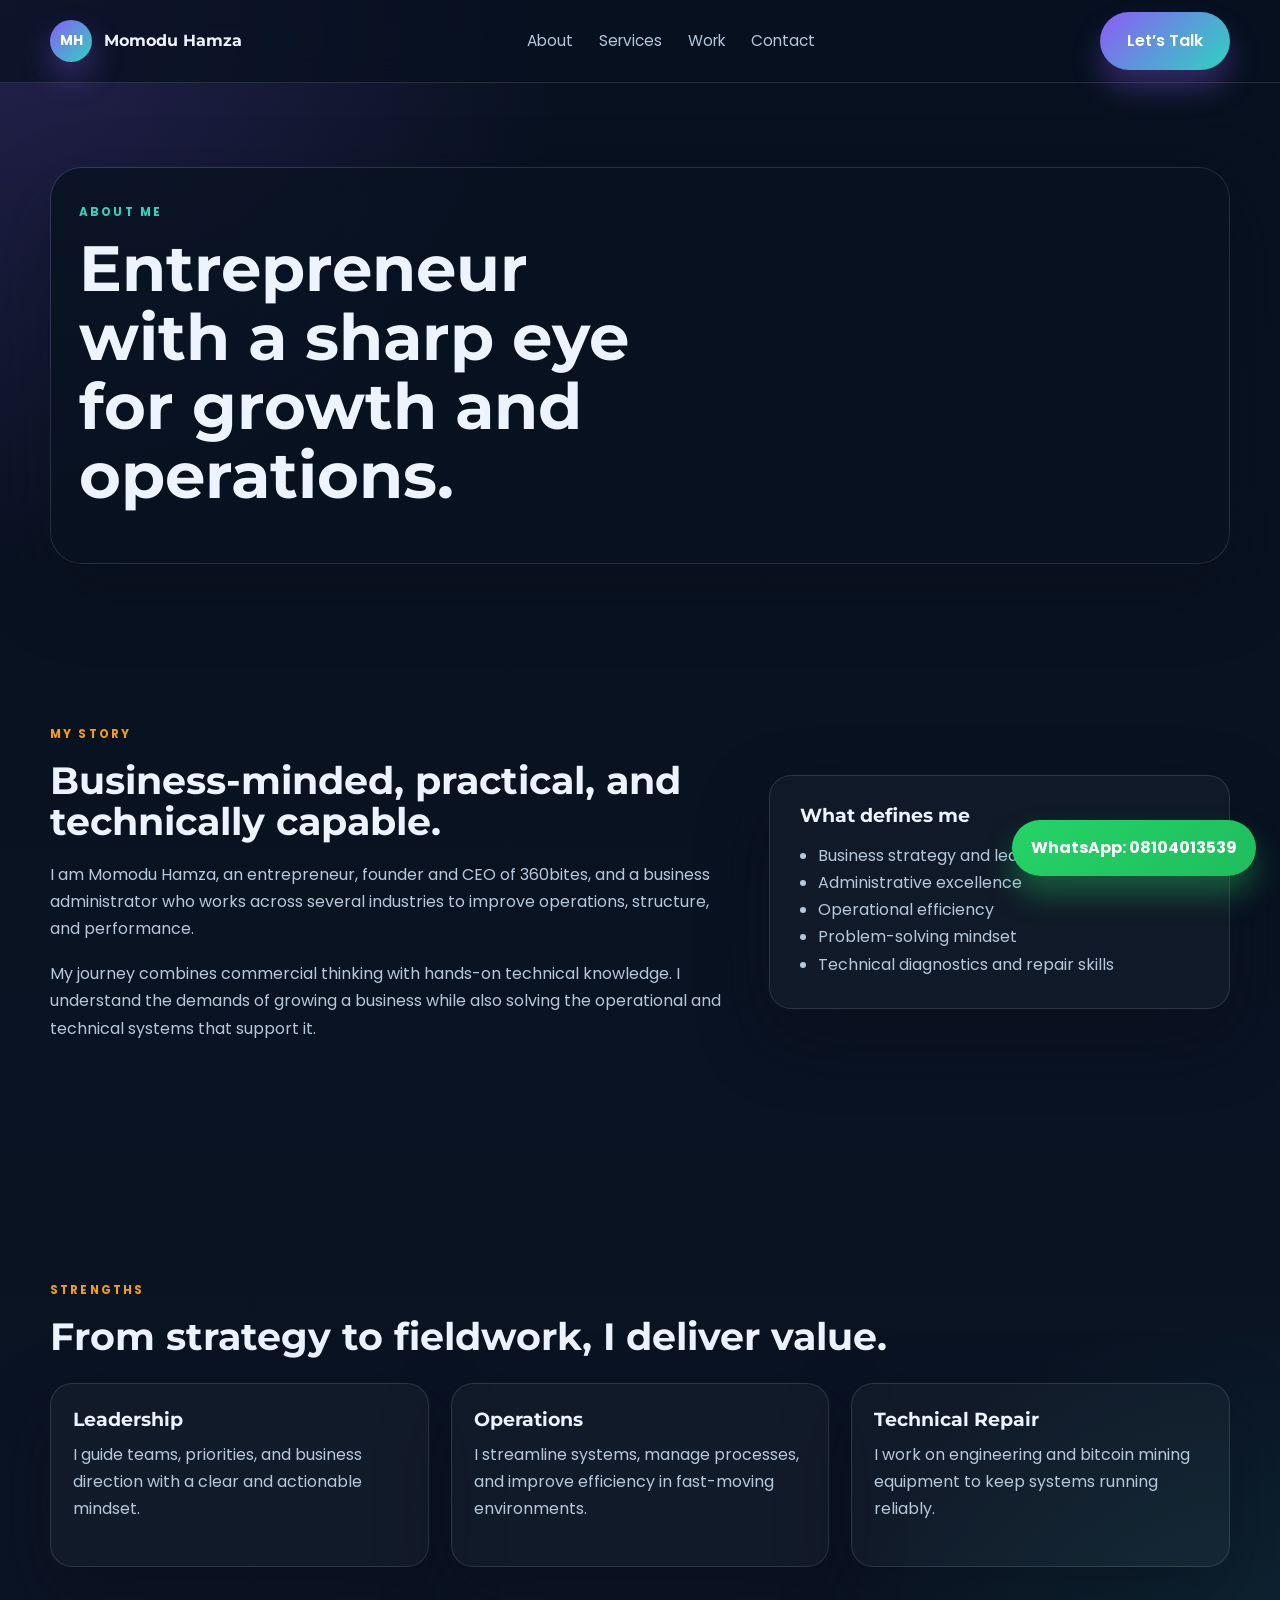
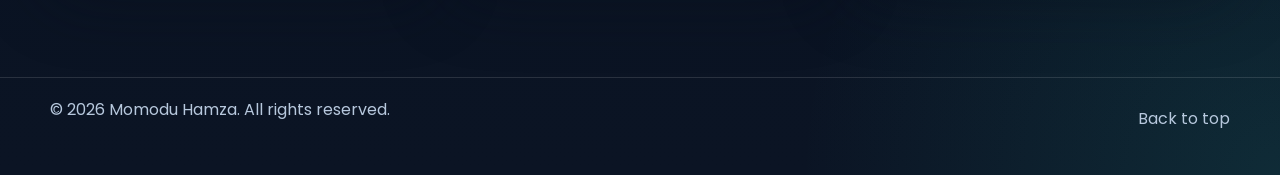
==== about.html @ 8b1a5530 "feat: Add portfolio website for Momodu Hamza with multiple sections including home, services, work, " ====
<!DOCTYPE html>
<html lang="en">
  <head>
    <meta charset="UTF-8" />
    <meta name="viewport" content="width=device-width, initial-scale=1.0" />
    <title>About | Momodu Hamza</title>
    <link rel="preconnect" href="https://fonts.googleapis.com" />
    <link rel="preconnect" href="https://fonts.gstatic.com" crossorigin />
    <link href="https://fonts.googleapis.com/css2?family=Montserrat:wght@400;500;600;700;800;900&family=Poppins:wght@300;400;500;600;700&display=swap" rel="stylesheet" />
    <link rel="stylesheet" href="styles.css" />
  </head>
  <body>
    <header class="site-header">
      <div class="container nav-wrap">
        <a href="index.html" class="brand" aria-label="Momodu Hamza home">
          <span class="brand-mark">MH</span>
          <span class="brand-text">Momodu Hamza</span>
        </a>
        <nav class="main-nav" aria-label="Main navigation">
          <a href="about.html">About</a>
          <a href="services.html">Services</a>
          <a href="work.html">Work</a>
          <a href="contact.html">Contact</a>
        </nav>
        <a href="contact.html" class="btn btn-primary nav-cta">Let’s Talk</a>
        <button class="menu-toggle" aria-label="Open menu"><span></span><span></span><span></span></button>
      </div>
    </header>

    <main>
      <section class="page-hero">
        <div class="container">
          <div class="page-hero-inner" style="background-image: url('https://images.unsplash.com/photo-1522202176988-66273c2fd55f?auto=format&fit=crop&w=1200&q=80');">
            <div class="page-hero-content reveal">
              <p class="eyebrow">About me</p>
              <h1>Entrepreneur with a sharp eye for growth and operations.</h1>
            </div>
          </div>
        </div>
      </section>

      <section class="section-spacing">
        <div class="container about-grid">
          <div class="reveal">
            <p class="eyebrow eyebrow-alt">My story</p>
            <h2>Business-minded, practical, and technically capable.</h2>
            <p>
              I am Momodu Hamza, an entrepreneur, founder and CEO of 360bites, and a business administrator who works across several industries to improve operations, structure, and performance.
            </p>
            <p>
              My journey combines commercial thinking with hands-on technical knowledge. I understand the demands of growing a business while also solving the operational and technical systems that support it.
            </p>
          </div>
          <div class="panel-card reveal">
            <h3>What defines me</h3>
            <ul>
              <li>Business strategy and leadership</li>
              <li>Administrative excellence</li>
              <li>Operational efficiency</li>
              <li>Problem-solving mindset</li>
              <li>Technical diagnostics and repair skills</li>
            </ul>
          </div>
        </div>
      </section>

      <section class="section-spacing">
        <div class="container">
          <div class="section-heading reveal">
            <p class="eyebrow eyebrow-alt">Strengths</p>
            <h2>From strategy to fieldwork, I deliver value.</h2>
          </div>
          <div class="info-grid">
            <div class="detail-card reveal">
              <h3>Leadership</h3>
              <p>I guide teams, priorities, and business direction with a clear and actionable mindset.</p>
            </div>
            <div class="detail-card reveal">
              <h3>Operations</h3>
              <p>I streamline systems, manage processes, and improve efficiency in fast-moving environments.</p>
            </div>
            <div class="detail-card reveal">
              <h3>Technical Repair</h3>
              <p>I work on engineering and bitcoin mining equipment to keep systems running reliably.</p>
            </div>
          </div>
        </div>
      </section>
    </main>

    <footer class="site-footer">
      <div class="container footer-wrap">
        <p>© 2026 Momodu Hamza. All rights reserved.</p>
        <a href="index.html">Back to top</a>
      </div>
    </footer>

    <a href="https://wa.me/2348104013539?text=Hello%20Momodu%20Hamza%2C%20I%20would%20like%20to%20connect%20with%20you." class="whatsapp-float" target="_blank" rel="noopener noreferrer">WhatsApp: 08104013539</a>
    <script src="script.js"></script>
  </body>
</html>
---- styles.css ----
:root {
  --bg: #07111f;
  --bg-soft: #0e1f31;
  --bg-panel: rgba(11, 20, 36, 0.78);
  --panel: rgba(18, 30, 51, 0.82);
  --primary: #8b5cf6;
  --primary-2: #2dd4bf;
  --accent: #f59e0b;
  --accent-soft: #fbbf24;
  --text: #eef4ff;
  --muted: #b7c8dd;
  --line: rgba(255, 255, 255, 0.12);
  --shadow: 0 28px 70px rgba(8, 15, 26, 0.45);
  --radius: 22px;
  --container: 1180px;
}

* {
  box-sizing: border-box;
}

html {
  scroll-behavior: smooth;
}

body {
  margin: 0;
  font-family: "Poppins", sans-serif;
  background:
    radial-gradient(circle at top left, rgba(139, 92, 246, 0.22), transparent 26%),
    radial-gradient(circle at bottom right, rgba(45, 212, 191, 0.12), transparent 22%),
    linear-gradient(180deg, var(--bg), #0b1424 100%);
  color: var(--text);
  line-height: 1.7;
}

img {
  max-width: 100%;
  display: block;
}

a {
  color: inherit;
  text-decoration: none;
}

button,
input,
textarea {
  font: inherit;
}

.container {
  width: min(var(--container), calc(100% - 32px));
  margin: 0 auto;
}

.section-spacing {
  padding: 110px 0;
}

.eyebrow {
  margin: 0 0 16px;
  text-transform: uppercase;
  letter-spacing: 0.18em;
  font-size: 0.74rem;
  font-weight: 700;
  color: var(--primary-2);
}

.eyebrow-alt {
  color: var(--accent);
}

h1, h2, h3 {
  margin: 0 0 18px;
  font-family: "Montserrat", sans-serif;
  line-height: 1.08;
}

h1 {
  font-size: clamp(2.8rem, 5vw, 5rem);
}

h2 {
  font-size: clamp(2.1rem, 3vw, 3rem);
}

p {
  margin: 0 0 18px;
  color: var(--muted);
}

.site-header {
  position: sticky;
  top: 0;
  z-index: 40;
  backdrop-filter: blur(14px);
  background: rgba(7, 17, 31, 0.74);
  border-bottom: 1px solid var(--line);
}

.nav-wrap {
  display: flex;
  align-items: center;
  justify-content: space-between;
  min-height: 82px;
  gap: 20px;
}

.brand {
  display: inline-flex;
  align-items: center;
  gap: 12px;
  font-weight: 700;
}

.brand-mark {
  width: 42px;
  height: 42px;
  border-radius: 50%;
  display: grid;
  place-items: center;
  background: linear-gradient(135deg, var(--primary), var(--primary-2));
  color: white;
  font-size: 0.85rem;
  box-shadow: 0 15px 30px rgba(139, 92, 246, 0.35);
}

.brand-text {
  font-family: "Montserrat", sans-serif;
  font-size: 1rem;
}

.main-nav {
  display: flex;
  align-items: center;
  gap: 26px;
}

.main-nav a {
  color: var(--muted);
  font-size: 0.96rem;
  transition: color 0.2s ease;
}

.main-nav a:hover {
  color: var(--text);
}

.btn {
  display: inline-flex;
  align-items: center;
  justify-content: center;
  border-radius: 999px;
  padding: 0.95rem 1.7rem;
  font-weight: 600;
  border: none;
  cursor: pointer;
  transition: transform 0.25s ease, box-shadow 0.25s ease;
}

.btn:hover {
  transform: translateY(-2px);
}

.btn-primary {
  background: linear-gradient(135deg, var(--primary), var(--primary-2));
  color: white;
  box-shadow: 0 18px 30px rgba(139, 92, 246, 0.32);
}

.btn-secondary {
  border: 1px solid var(--line);
  background: rgba(255, 255, 255, 0.03);
  color: var(--text);
}

.hero {
  padding: 45px 0 72px;
}

.hero-grid {
  display: grid;
  grid-template-columns: 1.05fr 0.95fr;
  align-items: center;
  gap: 48px;
}

.hero-copy {
  position: relative;
  z-index: 1;
}

.lead {
  max-width: 620px;
  font-size: 1.08rem;
}

.hero-actions {
  display: flex;
  flex-wrap: wrap;
  gap: 18px;
  margin: 30px 0 28px;
}

.mini-stats {
  list-style: none;
  padding: 0;
  margin: 0;
  display: grid;
  grid-template-columns: repeat(3, minmax(120px, 1fr));
  gap: 18px;
  max-width: 580px;
}

.mini-stats li {
  background: rgba(255, 255, 255, 0.03);
  border: 1px solid var(--line);
  border-radius: 18px;
  padding: 18px 16px;
  display: flex;
  flex-direction: column;
  gap: 6px;
}

.mini-stats strong {
  font-size: 1.6rem;
  font-family: "Montserrat", sans-serif;
  color: var(--text);
}

.mini-stats span {
  font-size: 0.8rem;
  color: var(--muted);
}

.hero-visual {
  display: flex;
  justify-content: center;
}

.hero-slider {
  position: relative;
  width: min(100%, 500px);
  height: 560px;
  border-radius: 32px;
  overflow: hidden;
  border: 1px solid var(--line);
  box-shadow: var(--shadow);
  background: var(--bg-soft);
}

.hero-slide {
  position: absolute;
  inset: 0;
  background-size: cover;
  background-position: center;
  opacity: 0;
  transform: scale(1.08);
  transition: opacity 0.8s ease, transform 0.8s ease;
}

.hero-slide.active {
  opacity: 1;
  transform: scale(1);
}

.hero-overlay {
  position: absolute;
  inset: 0;
  background: linear-gradient(180deg, rgba(7,17,31,0.12), rgba(7,17,31,0.84));
}

.hero-slider-content {
  position: absolute;
  left: 28px;
  right: 28px;
  bottom: 28px;
  z-index: 2;
}

.slider-badge {
  display: inline-block;
  background: rgba(255, 255, 255, 0.12);
  border: 1px solid rgba(255,255,255,0.26);
  border-radius: 999px;
  padding: 8px 12px;
  margin-bottom: 12px;
  font-size: 0.72rem;
  font-weight: 600;
  letter-spacing: 0.08em;
  text-transform: uppercase;
}

.hero-slider-content h3 {
  margin-bottom: 6px;
  font-size: clamp(2rem, 3vw, 2.8rem);
}

.hero-slider-content p {
  margin: 0;
  color: #edf6ff;
  max-width: 320px;
}

.page-hero {
  padding-top: 84px;
  padding-bottom: 50px;
}

.page-hero-inner {
  min-height: 320px;
  border-radius: 32px;
  position: relative;
  overflow: hidden;
  display: flex;
  align-items: flex-end;
  background-size: cover;
  background-position: center;
  border: 1px solid var(--line);
  box-shadow: var(--shadow);
}

.page-hero-inner::before {
  content: "";
  position: absolute;
  inset: 0;
  background: linear-gradient(90deg, rgba(7, 17, 31, 0.82), rgba(7, 17, 31, 0.45));
}

.page-hero-content {
  position: relative;
  z-index: 1;
  padding: 34px 28px;
  max-width: 640px;
}

.page-hero-content p {
  margin-bottom: 12px;
}

.section-heading {
  margin-bottom: 26px;
}

.about-grid,
.work-grid,
.contact-grid {
  display: grid;
  grid-template-columns: 1.2fr 0.8fr;
  gap: 28px;
  align-items: center;
}

.panel-card,
.service-card,
.work-feature,
.contact-card,
.metric-box,
.detail-card,
.timeline-card,
.case-study {
  background: rgba(255, 255, 255, 0.03);
  border: 1px solid var(--line);
  border-radius: var(--radius);
  box-shadow: var(--shadow);
}

.panel-card {
  padding: 30px;
}

.panel-card h3 {
  margin-bottom: 16px;
}

.panel-card ul {
  margin: 0;
  padding-left: 18px;
  color: var(--muted);
}

.card-grid {
  display: grid;
  grid-template-columns: repeat(4, minmax(0, 1fr));
  gap: 22px;
  margin-top: 28px;
}

.service-card {
  padding: 30px 24px;
  transition: transform 0.25s ease, border-color 0.25s ease;
}

.service-card:hover {
  transform: translateY(-6px);
  border-color: rgba(45, 212, 191, 0.45);
}

.icon {
  width: 58px;
  height: 58px;
  border-radius: 16px;
  display: grid;
  place-items: center;
  font-weight: 700;
  background: linear-gradient(135deg, rgba(139, 92, 246, 0.25), rgba(45, 212, 191, 0.18));
  color: var(--text);
  margin-bottom: 18px;
}

.service-card h3 {
  font-size: 1.2rem;
}

.work-feature {
  padding: 34px;
}

.feature-header {
  display: flex;
  gap: 10px;
  flex-wrap: wrap;
  margin-bottom: 20px;
}

.tag {
  display: inline-block;
  background: rgba(139, 92, 246, 0.16);
  color: var(--primary-2);
  border: 1px solid rgba(139, 92, 246, 0.22);
  padding: 8px 12px;
  border-radius: 999px;
  font-size: 0.72rem;
  font-weight: 600;
}

.tag-alt {
  background: rgba(245, 158, 11, 0.12);
  color: var(--accent);
  border-color: rgba(245, 158, 11, 0.2);
}

.metrics {
  display: grid;
  gap: 18px;
}

.metric-box {
  padding: 26px 24px;
  display: flex;
  flex-direction: column;
  justify-content: center;
  min-height: 140px;
}

.metric-box strong {
  font-size: clamp(1.4rem, 3vw, 2.2rem);
  margin-bottom: 8px;
  font-family: "Montserrat", sans-serif;
}

.metric-box span {
  color: var(--muted);
}

.cta-strip {
  padding: 0 0 36px;
}

.cta-inner {
  display: flex;
  justify-content: space-between;
  align-items: center;
  gap: 20px;
  padding: 28px 30px;
  background: linear-gradient(135deg, rgba(139, 92, 246, 0.18), rgba(45, 212, 191, 0.14));
  border: 1px solid var(--line);
  border-radius: 26px;
  box-shadow: var(--shadow);
}

.contact-card {
  padding: 30px;
}

.contact-item + .contact-item {
  margin-top: 22px;
  padding-top: 22px;
  border-top: 1px solid var(--line);
}

.contact-item span {
  display: block;
  color: var(--accent);
  margin-bottom: 8px;
  text-transform: uppercase;
  letter-spacing: 0.1em;
  font-size: 0.7rem;
  font-weight: 700;
}

.contact-item a,
.contact-item p {
  margin: 0;
  color: var(--text);
}

.contact-trigger {
  margin-top: 18px;
}

.form-wrap {
  background: rgba(255, 255, 255, 0.03);
  border: 1px solid var(--line);
  border-radius: var(--radius);
  padding: 30px;
  box-shadow: var(--shadow);
}

.form-group {
  display: flex;
  flex-direction: column;
  gap: 10px;
  margin-bottom: 18px;
}

.form-group label {
  color: var(--text);
  font-weight: 600;
}

.form-group input,
.form-group textarea {
  background: rgba(255,255,255,0.02);
  border: 1px solid var(--line);
  border-radius: 14px;
  color: var(--text);
  padding: 14px 16px;
}

.form-group textarea {
  min-height: 140px;
  resize: vertical;
}

.info-grid,
.portfolio-grid,
.timeline {
  display: grid;
  grid-template-columns: repeat(3, minmax(0, 1fr));
  gap: 22px;
  margin-top: 24px;
}

.detail-card,
.case-study,
.timeline-card {
  padding: 26px 22px;
}

.case-study img {
  width: 100%;
  height: 210px;
  object-fit: cover;
  border-radius: 16px;
  margin-bottom: 18px;
}

.case-study h3,
.detail-card h3,
.timeline-card h3 {
  margin-bottom: 10px;
}

.site-footer {
  border-top: 1px solid var(--line);
  padding: 18px 0 34px;
}

.footer-wrap {
  display: flex;
  justify-content: space-between;
  align-items: center;
  gap: 18px;
  color: var(--muted);
}

.reveal {
  opacity: 0;
  transform: translateY(34px);
  transition: opacity 0.7s ease, transform 0.7s ease;
}

.reveal.visible {
  opacity: 1;
  transform: translateY(0);
}

.whatsapp-float {
  position: fixed;
  right: 24px;
  bottom: 24px;
  z-index: 50;
  display: inline-flex;
  align-items: center;
  justify-content: center;
  padding: 0.9rem 1.2rem;
  border-radius: 999px;
  background: linear-gradient(135deg, #25d366, #1ebe5d);
  color: white;
  font-weight: 700;
  box-shadow: 0 18px 30px rgba(37, 211, 102, 0.35);
  animation: floatPulse 2.2s ease-in-out infinite;
}

@keyframes floatPulse {
  0%, 100% { transform: translateY(0); }
  50% { transform: translateY(-6px); }
}

.contact-modal {
  position: fixed;
  inset: 0;
  background: rgba(3, 7, 14, 0.68);
  display: flex;
  align-items: center;
  justify-content: center;
  opacity: 0;
  pointer-events: none;
  transition: opacity 0.25s ease;
  z-index: 99;
  padding: 24px;
}

.contact-modal.active {
  opacity: 1;
  pointer-events: auto;
}

.modal-box {
  width: min(480px, calc(100% - 24px));
  background: linear-gradient(180deg, rgba(12, 22, 38, 0.96), rgba(15, 26, 41, 0.98));
  border: 1px solid var(--line);
  border-radius: 26px;
  box-shadow: var(--shadow);
  padding: 28px 24px 22px;
}

.modal-box h3 {
  margin-bottom: 8px;
}

.modal-box p {
  margin-bottom: 18px;
}

.modal-actions {
  display: flex;
  justify-content: flex-end;
  gap: 12px;
}

.menu-toggle {
  display: none;
  flex-direction: column;
  gap: 5px;
  width: 46px;
  height: 46px;
  border-radius: 12px;
  border: 1px solid var(--line);
  background: rgba(255, 255, 255, 0.02);
  align-items: center;
  justify-content: center;
  cursor: pointer;
}

.menu-toggle span {
  display: block;
  width: 18px;
  height: 2px;
  background: var(--text);
  border-radius: 10px;
}

@media (max-width: 980px) {
  .hero-grid,
  .about-grid,
  .work-grid,
  .contact-grid,
  .card-grid,
  .info-grid,
  .portfolio-grid,
  .timeline {
    grid-template-columns: 1fr 1fr;
  }

  .card-grid,
  .info-grid,
  .portfolio-grid,
  .timeline {
    grid-template-columns: repeat(2, minmax(0, 1fr));
  }

  .main-nav {
    display: none;
  }

  .menu-toggle {
    display: inline-flex;
  }

  .nav-wrap {
    gap: 12px;
  }
}

@media (max-width: 720px) {
  .hero,
  .section-spacing,
  .page-hero {
    padding-top: 80px;
  }

  .hero-grid,
  .about-grid,
  .work-grid,
  .contact-grid,
  .card-grid,
  .info-grid,
  .portfolio-grid,
  .timeline,
  .mini-stats {
    grid-template-columns: 1fr;
  }

  .nav-cta {
    display: none;
  }

  .cta-inner,
  .footer-wrap {
    flex-direction: column;
    align-items: flex-start;
  }

  .hero-slider {
    height: 420px;
  }

  .whatsapp-float {
    right: 16px;
    bottom: 16px;
    font-size: 0.82rem;
  }
}
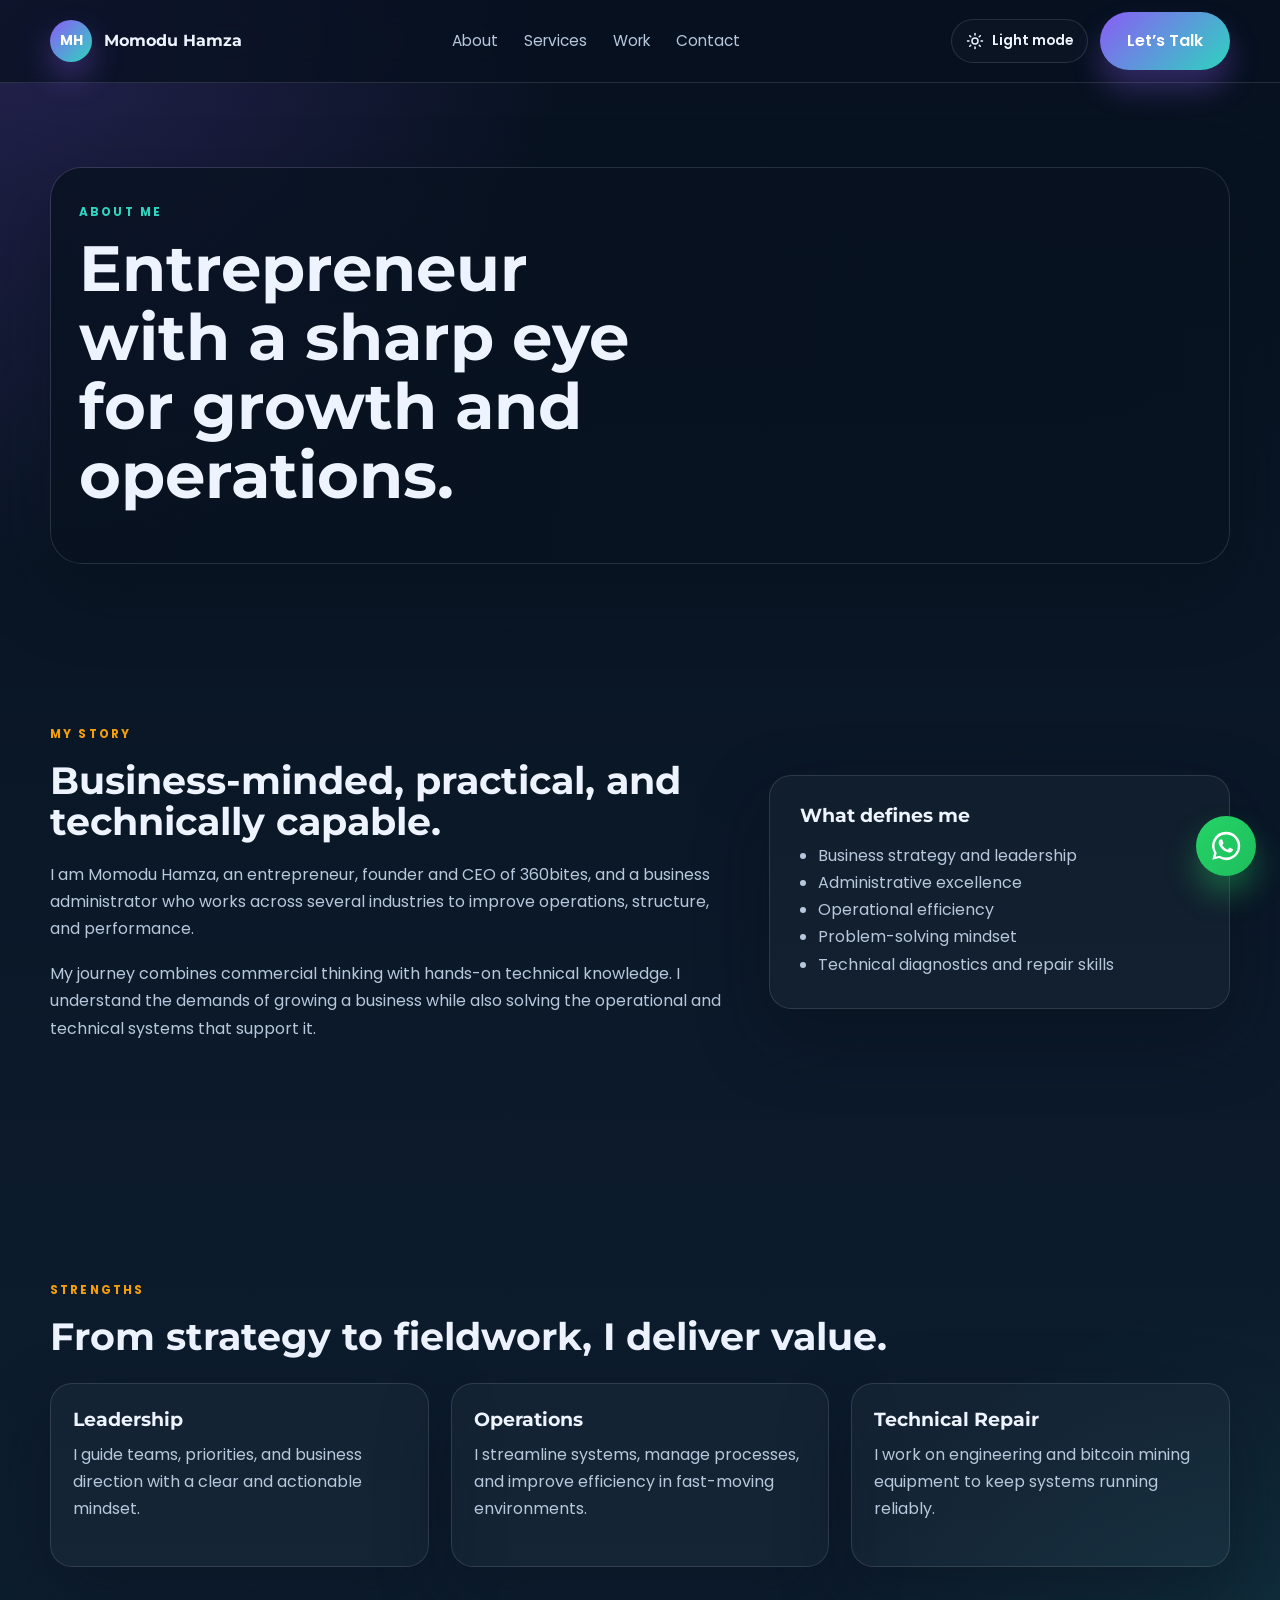
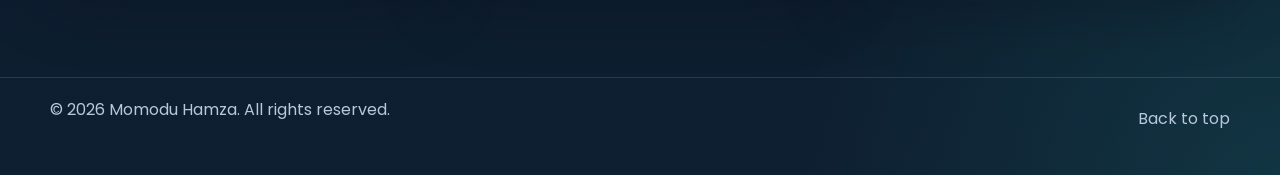
==== commit 8c6a062c: "feat: Implement theme toggle functionality and update UI elements across multiple pages" ====
--- a/about.html
+++ b/about.html
@@ -7,6 +7,7 @@
     <link rel="preconnect" href="https://fonts.googleapis.com" />
     <link rel="preconnect" href="https://fonts.gstatic.com" crossorigin />
     <link href="https://fonts.googleapis.com/css2?family=Montserrat:wght@400;500;600;700;800;900&family=Poppins:wght@300;400;500;600;700&display=swap" rel="stylesheet" />
+    <script>document.documentElement.dataset.theme = localStorage.getItem("site-theme") === "light" ? "light" : "dark";</script>
     <link rel="stylesheet" href="styles.css" />
   </head>
   <body>
@@ -22,8 +23,19 @@
           <a href="work.html">Work</a>
           <a href="contact.html">Contact</a>
         </nav>
-        <a href="contact.html" class="btn btn-primary nav-cta">Let’s Talk</a>
-        <button class="menu-toggle" aria-label="Open menu"><span></span><span></span><span></span></button>
+        <div class="nav-actions">
+          <button class="theme-toggle" type="button" aria-label="Switch to light mode">
+            <svg class="sun-icon" viewBox="0 0 24 24" fill="none" stroke="currentColor" stroke-width="2" stroke-linecap="round" aria-hidden="true">
+              <circle cx="12" cy="12" r="4"></circle><path d="M12 2v2m0 16v2M4.93 4.93l1.42 1.42m11.3 11.3 1.42 1.42M2 12h2m16 0h2M4.93 19.07l1.42-1.42m11.3-11.3 1.42-1.42"></path>
+            </svg>
+            <svg class="moon-icon" viewBox="0 0 24 24" fill="none" stroke="currentColor" stroke-width="2" stroke-linecap="round" stroke-linejoin="round" aria-hidden="true">
+              <path d="M20.9 13A9 9 0 0 1 11 3.1 9 9 0 1 0 20.9 13Z"></path>
+            </svg>
+            <span class="theme-label">Light mode</span>
+          </button>
+          <a href="contact.html" class="btn btn-primary nav-cta">Let’s Talk</a>
+          <button class="menu-toggle" aria-label="Open menu" aria-expanded="false"><span></span><span></span><span></span></button>
+        </div>
       </div>
     </header>
 
@@ -95,7 +107,11 @@
       </div>
     </footer>
 
-    <a href="https://wa.me/2348104013539?text=Hello%20Momodu%20Hamza%2C%20I%20would%20like%20to%20connect%20with%20you." class="whatsapp-float" target="_blank" rel="noopener noreferrer">WhatsApp: 08104013539</a>
+    <a href="https://wa.me/2348104013539?text=Hello%20Momodu%20Hamza%2C%20I%20would%20like%20to%20connect%20with%20you." class="whatsapp-float" aria-label="Chat on WhatsApp" target="_blank" rel="noopener noreferrer">
+      <svg viewBox="0 0 24 24" aria-hidden="true" focusable="false">
+        <path fill="currentColor" d="M12.04 2a9.87 9.87 0 0 0-8.43 15l-1.3 4.75 4.86-1.27A9.94 9.94 0 0 0 12.04 22 10 10 0 1 0 12.04 2Zm0 18.2a8.2 8.2 0 0 1-4.18-1.14l-.3-.18-2.88.75.77-2.8-.2-.31A8.2 8.2 0 1 1 12.04 20.2Zm4.5-6.14c-.25-.12-1.49-.74-1.72-.82-.23-.08-.4-.12-.57.12-.17.25-.65.82-.8.99-.15.16-.3.18-.55.06-.25-.12-1.06-.39-2.02-1.24-.75-.67-1.25-1.49-1.4-1.74-.15-.25-.02-.38.1-.5.1-.1.25-.29.37-.43.12-.15.16-.25.25-.41.08-.17.04-.31-.02-.43-.06-.12-.57-1.37-.78-1.87-.2-.49-.41-.42-.57-.43h-.49c-.17 0-.43.06-.65.31-.23.25-.86.84-.86 2.05s.88 2.38 1 2.55c.12.16 1.73 2.64 4.2 3.7.59.25 1.05.4 1.41.51.59.19 1.13.16 1.55.1.47-.07 1.49-.61 1.7-1.2.2-.59.2-1.1.14-1.21-.06-.1-.22-.16-.47-.28Z"/>
+      </svg>
+    </a>
     <script src="script.js"></script>
   </body>
 </html>
--- a/styles.css
+++ b/styles.css
@@ -3,6 +3,10 @@
   --bg-soft: #0e1f31;
   --bg-panel: rgba(11, 20, 36, 0.78);
   --panel: rgba(18, 30, 51, 0.82);
+  --surface: rgba(255, 255, 255, 0.03);
+  --surface-subtle: rgba(255, 255, 255, 0.02);
+  --header-bg: rgba(7, 17, 31, 0.74);
+  --mobile-nav-bg: rgba(17, 28, 49, 0.96);
   --primary: #8b5cf6;
   --primary-2: #2dd4bf;
   --accent: #f59e0b;
@@ -15,6 +19,25 @@
   --container: 1180px;
 }
 
+:root[data-theme="light"] {
+  --bg: #f5f7fb;
+  --bg-soft: #eaf0f7;
+  --bg-panel: rgba(255, 255, 255, 0.92);
+  --panel: rgba(255, 255, 255, 0.96);
+  --surface: rgba(255, 255, 255, 0.78);
+  --surface-subtle: rgba(23, 32, 51, 0.04);
+  --header-bg: rgba(255, 255, 255, 0.88);
+  --mobile-nav-bg: rgba(255, 255, 255, 0.98);
+  --text: #172033;
+  --muted: #526176;
+  --primary: #6d28d9;
+  --primary-2: #0f766e;
+  --accent: #b45309;
+  --accent-soft: #92400e;
+  --line: rgba(23, 32, 51, 0.14);
+  --shadow: 0 28px 70px rgba(29, 47, 74, 0.12);
+}
+
 * {
   box-sizing: border-box;
 }
@@ -29,7 +52,7 @@
   background:
     radial-gradient(circle at top left, rgba(139, 92, 246, 0.22), transparent 26%),
     radial-gradient(circle at bottom right, rgba(45, 212, 191, 0.12), transparent 22%),
-    linear-gradient(180deg, var(--bg), #0b1424 100%);
+    linear-gradient(180deg, var(--bg), var(--bg-soft) 100%);
   color: var(--text);
   line-height: 1.7;
 }
@@ -96,7 +119,7 @@
   top: 0;
   z-index: 40;
   backdrop-filter: blur(14px);
-  background: rgba(7, 17, 31, 0.74);
+  background: var(--header-bg);
   border-bottom: 1px solid var(--line);
 }
 
@@ -138,6 +161,48 @@
   gap: 26px;
 }
 
+.nav-actions {
+  display: flex;
+  align-items: center;
+  gap: 12px;
+}
+
+.theme-toggle {
+  display: inline-flex;
+  align-items: center;
+  justify-content: center;
+  gap: 8px;
+  min-height: 44px;
+  padding: 0 14px;
+  border: 1px solid var(--line);
+  border-radius: 999px;
+  background: var(--surface-subtle);
+  color: var(--text);
+  font-size: 0.86rem;
+  font-weight: 600;
+  cursor: pointer;
+  transition: background 0.2s ease, border-color 0.2s ease;
+}
+
+.theme-toggle:hover {
+  background: var(--surface);
+  border-color: var(--primary-2);
+}
+
+.theme-toggle svg {
+  width: 18px;
+  height: 18px;
+}
+
+.theme-toggle .moon-icon,
+:root[data-theme="light"] .theme-toggle .sun-icon {
+  display: none;
+}
+
+:root[data-theme="light"] .theme-toggle .moon-icon {
+  display: block;
+}
+
 .main-nav a {
   color: var(--muted);
   font-size: 0.96rem;
@@ -172,7 +237,7 @@
 
 .btn-secondary {
   border: 1px solid var(--line);
-  background: rgba(255, 255, 255, 0.03);
+  background: var(--surface);
   color: var(--text);
 }
 
@@ -215,7 +280,7 @@
 }
 
 .mini-stats li {
-  background: rgba(255, 255, 255, 0.03);
+  background: var(--surface);
   border: 1px solid var(--line);
   border-radius: 18px;
   padding: 18px 16px;
@@ -296,6 +361,11 @@
 .hero-slider-content h3 {
   margin-bottom: 6px;
   font-size: clamp(2rem, 3vw, 2.8rem);
+  color: #eef4ff;
+}
+
+.slider-badge {
+  color: #eef4ff;
 }
 
 .hero-slider-content p {
@@ -334,6 +404,10 @@
   z-index: 1;
   padding: 34px 28px;
   max-width: 640px;
+}
+
+.page-hero-content h1 {
+  color: #eef4ff;
 }
 
 .page-hero-content p {
@@ -361,7 +435,7 @@
 .detail-card,
 .timeline-card,
 .case-study {
-  background: rgba(255, 255, 255, 0.03);
+  background: var(--surface);
   border: 1px solid var(--line);
   border-radius: var(--radius);
   box-shadow: var(--shadow);
@@ -509,10 +583,12 @@
 
 .contact-trigger {
   margin-top: 18px;
+  background: #dc2626;
+  box-shadow: 0 18px 30px rgba(220, 38, 38, 0.32);
 }
 
 .form-wrap {
-  background: rgba(255, 255, 255, 0.03);
+  background: var(--surface);
   border: 1px solid var(--line);
   border-radius: var(--radius);
   padding: 30px;
@@ -533,7 +609,7 @@
 
 .form-group input,
 .form-group textarea {
-  background: rgba(255,255,255,0.02);
+  background: var(--surface-subtle);
   border: 1px solid var(--line);
   border-radius: 14px;
   color: var(--text);
@@ -606,13 +682,20 @@
   display: inline-flex;
   align-items: center;
   justify-content: center;
-  padding: 0.9rem 1.2rem;
-  border-radius: 999px;
+  width: 60px;
+  height: 60px;
+  padding: 0;
+  border-radius: 50%;
   background: linear-gradient(135deg, #25d366, #1ebe5d);
   color: white;
   font-weight: 700;
   box-shadow: 0 18px 30px rgba(37, 211, 102, 0.35);
   animation: floatPulse 2.2s ease-in-out infinite;
+}
+
+.whatsapp-float svg {
+  width: 34px;
+  height: 34px;
 }
 
 @keyframes floatPulse {
@@ -641,7 +724,7 @@
 
 .modal-box {
   width: min(480px, calc(100% - 24px));
-  background: linear-gradient(180deg, rgba(12, 22, 38, 0.96), rgba(15, 26, 41, 0.98));
+  background: linear-gradient(180deg, var(--bg-panel), var(--panel));
   border: 1px solid var(--line);
   border-radius: 26px;
   box-shadow: var(--shadow);
@@ -670,7 +753,7 @@
   height: 46px;
   border-radius: 12px;
   border: 1px solid var(--line);
-  background: rgba(255, 255, 255, 0.02);
+  background: var(--surface-subtle);
   align-items: center;
   justify-content: center;
   cursor: pointer;
@@ -707,12 +790,34 @@
     display: none;
   }
 
+  .main-nav.mobile-open {
+    display: flex;
+    position: absolute;
+    top: 82px;
+    left: 16px;
+    right: 16px;
+    padding: 16px;
+    background: var(--mobile-nav-bg);
+    border: 1px solid var(--line);
+    border-radius: 18px;
+    flex-direction: column;
+    align-items: flex-start;
+  }
+
   .menu-toggle {
     display: inline-flex;
   }
 
   .nav-wrap {
     gap: 12px;
+  }
+
+  .nav-actions {
+    margin-left: auto;
+  }
+
+  .nav-actions .nav-cta {
+    display: none;
   }
 }
 
@@ -735,10 +840,6 @@
     grid-template-columns: 1fr;
   }
 
-  .nav-cta {
-    display: none;
-  }
-
   .cta-inner,
   .footer-wrap {
     flex-direction: column;
@@ -752,6 +853,5 @@
   .whatsapp-float {
     right: 16px;
     bottom: 16px;
-    font-size: 0.82rem;
-  }
-}
+  }
+}
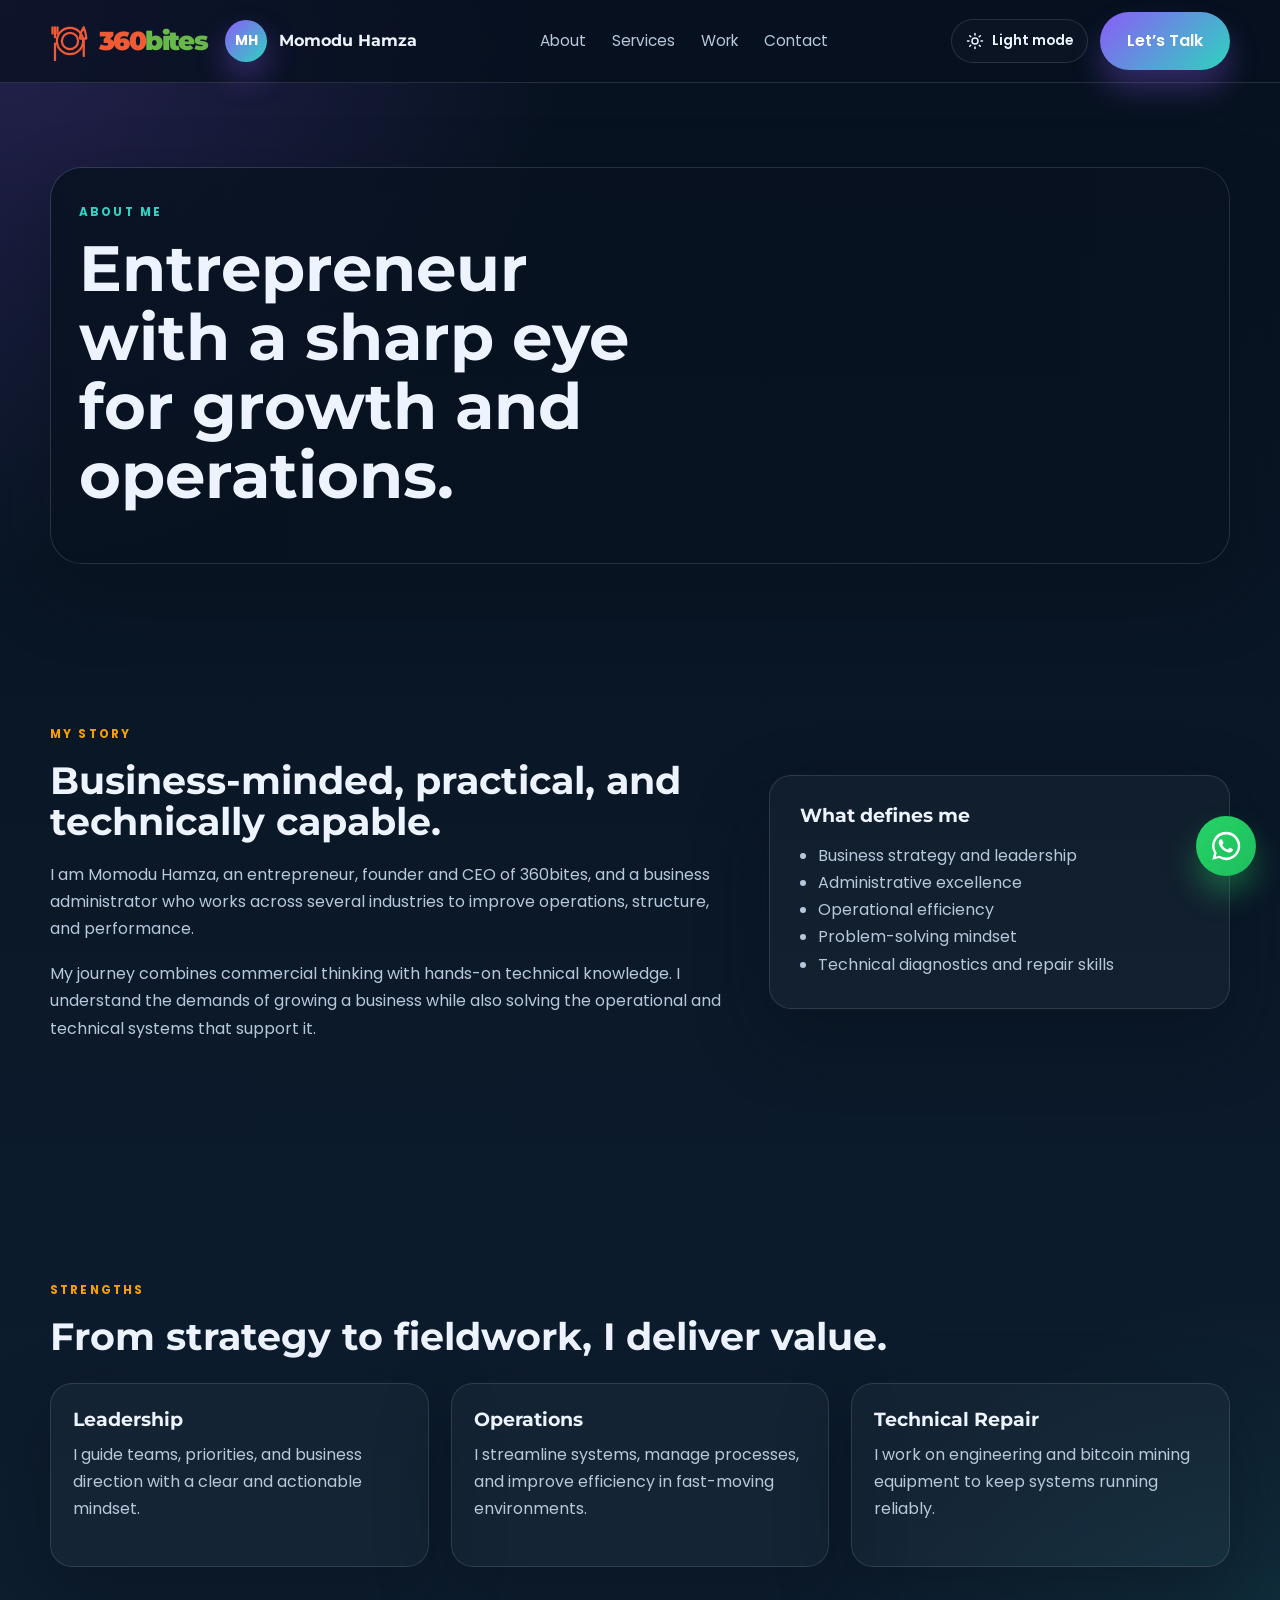
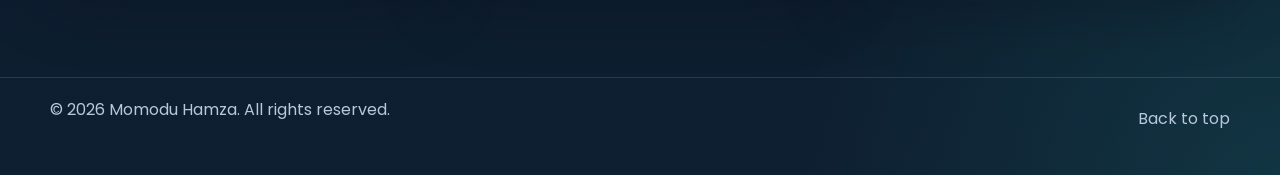
==== commit e0668ec4: "feat: Update header branding across multiple pages with new logo and styles" ====
--- a/about.html
+++ b/about.html
@@ -13,10 +13,20 @@
   <body>
     <header class="site-header">
       <div class="container nav-wrap">
-        <a href="index.html" class="brand" aria-label="Momodu Hamza home">
-          <span class="brand-mark">MH</span>
-          <span class="brand-text">Momodu Hamza</span>
-        </a>
+        <div class="header-brand-group">
+          <a class="bites-wordmark" href="index.html" aria-label="360bites home">
+            <svg viewBox="0 0 32 32" aria-hidden="true">
+              <circle cx="16" cy="16" r="10.5"></circle>
+              <circle cx="16" cy="16" r="6.5"></circle>
+              <path d="M4 5v8m-2-8v5m4-5v5m-2 8v14M27 5c-2 3-3 6-3 9h5c0-3-1-6-2-9Zm0 9v14"></path>
+            </svg>
+            <span><span class="bites-number">360</span><span class="bites-name">bites</span></span>
+          </a>
+          <a href="index.html" class="brand" aria-label="Momodu Hamza home">
+            <span class="brand-mark">MH</span>
+            <span class="brand-text">Momodu Hamza</span>
+          </a>
+        </div>
         <nav class="main-nav" aria-label="Main navigation">
           <a href="about.html">About</a>
           <a href="services.html">Services</a>
--- a/styles.css
+++ b/styles.css
@@ -138,6 +138,13 @@
   font-weight: 700;
 }
 
+.header-brand-group {
+  display: flex;
+  align-items: center;
+  gap: 18px;
+  flex-shrink: 0;
+}
+
 .brand-mark {
   width: 42px;
   height: 42px;
@@ -165,6 +172,36 @@
   display: flex;
   align-items: center;
   gap: 12px;
+}
+
+.bites-wordmark {
+  display: inline-flex;
+  align-items: center;
+  gap: 9px;
+  color: var(--text);
+  font-family: "Montserrat", sans-serif;
+  font-size: 1.65rem;
+  font-weight: 900;
+  letter-spacing: -0.06em;
+  white-space: nowrap;
+}
+
+.bites-wordmark svg {
+  width: 40px;
+  height: 40px;
+  fill: none;
+  stroke: #f05a35;
+  stroke-width: 1.8;
+  stroke-linecap: round;
+  stroke-linejoin: round;
+}
+
+.bites-number {
+  color: #f05a35;
+}
+
+.bites-name {
+  color: #69b94a;
 }
 
 .theme-toggle {
@@ -814,9 +851,20 @@
 
   .nav-actions {
     margin-left: auto;
+    gap: 8px;
   }
 
   .nav-actions .nav-cta {
+    display: none;
+  }
+
+  .theme-toggle {
+    width: 44px;
+    min-height: 44px;
+    padding: 0;
+  }
+
+  .theme-label {
     display: none;
   }
 }
@@ -855,3 +903,23 @@
     bottom: 16px;
   }
 }
+
+@media (max-width: 480px) {
+  .header-brand-group {
+    gap: 10px;
+  }
+
+  .bites-wordmark {
+    gap: 6px;
+    font-size: 1.35rem;
+  }
+
+  .bites-wordmark svg {
+    width: 32px;
+    height: 32px;
+  }
+
+  .brand-text {
+    display: none;
+  }
+}
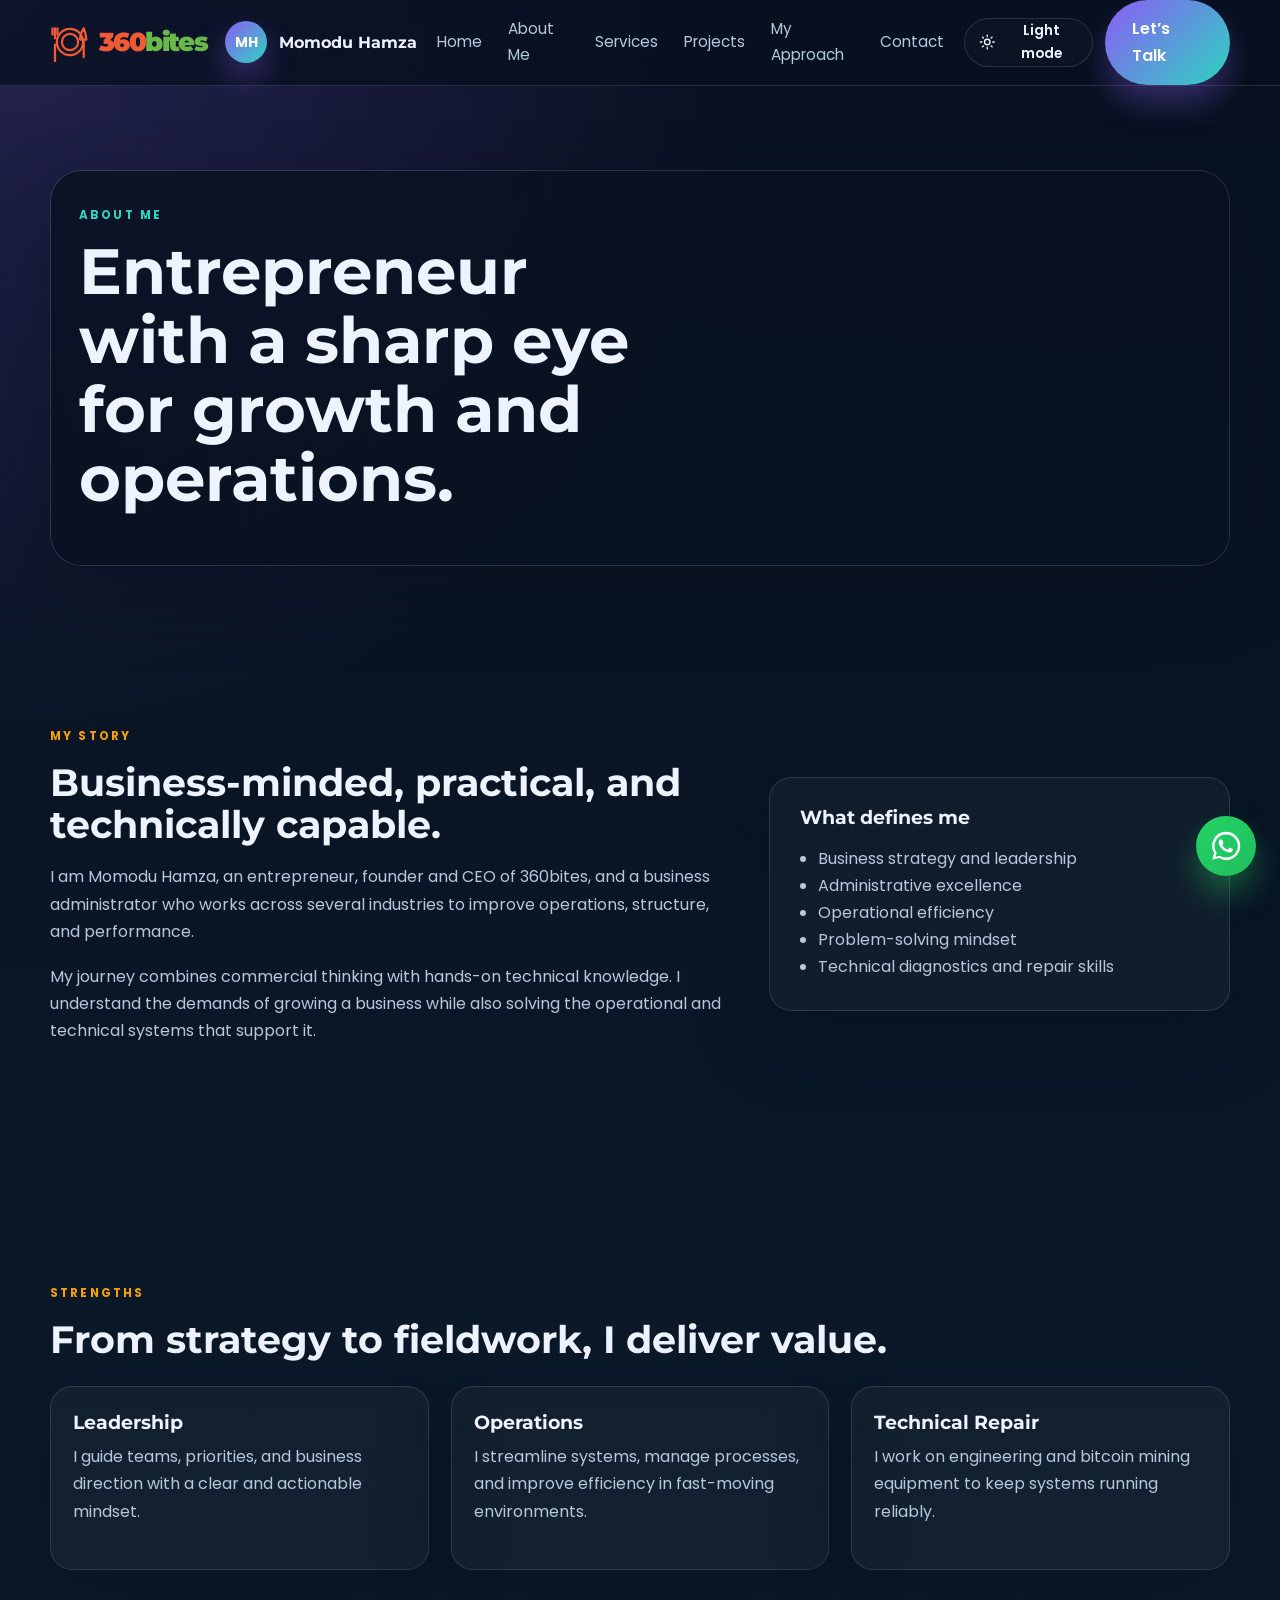
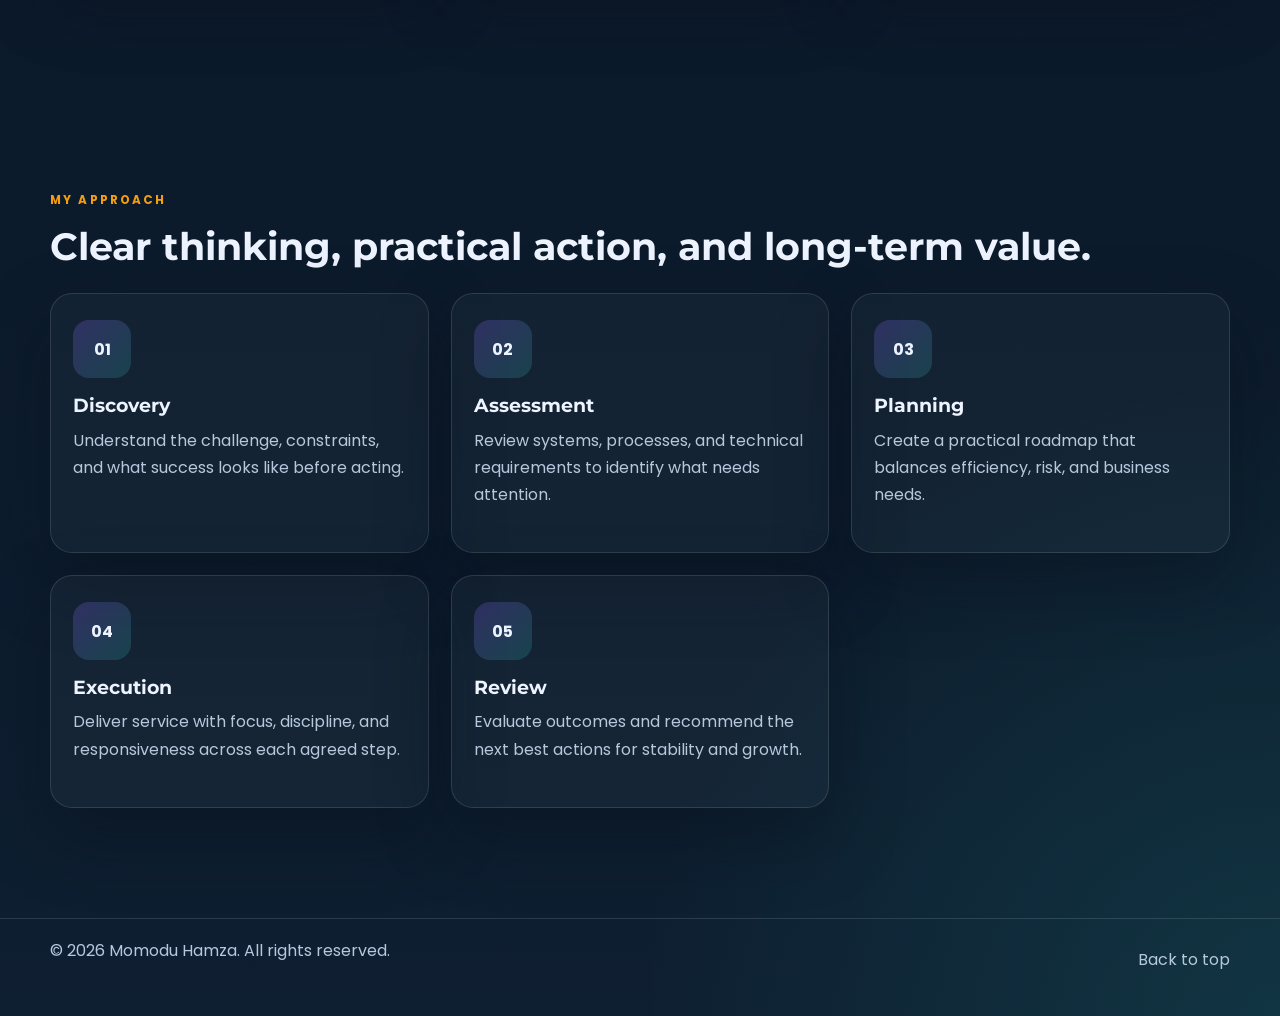
==== commit 1509631f: "feat: Revamp portfolio website structure and content, including new contact page, improved navigatio" ====
--- a/about.html
+++ b/about.html
@@ -28,9 +28,11 @@
           </a>
         </div>
         <nav class="main-nav" aria-label="Main navigation">
-          <a href="about.html">About</a>
+          <a href="index.html">Home</a>
+          <a href="about.html">About Me</a>
           <a href="services.html">Services</a>
-          <a href="work.html">Work</a>
+          <a href="work.html">Projects</a>
+          <a href="about.html#approach">My Approach</a>
           <a href="contact.html">Contact</a>
         </nav>
         <div class="nav-actions">
@@ -108,6 +110,42 @@
           </div>
         </div>
       </section>
+
+      <section id="approach" class="section-spacing">
+        <div class="container">
+          <div class="section-heading reveal">
+            <p class="eyebrow eyebrow-alt">My approach</p>
+            <h2>Clear thinking, practical action, and long-term value.</h2>
+          </div>
+          <div class="timeline">
+            <article class="timeline-card reveal">
+              <div class="icon">01</div>
+              <h3>Discovery</h3>
+              <p>Understand the challenge, constraints, and what success looks like before acting.</p>
+            </article>
+            <article class="timeline-card reveal">
+              <div class="icon">02</div>
+              <h3>Assessment</h3>
+              <p>Review systems, processes, and technical requirements to identify what needs attention.</p>
+            </article>
+            <article class="timeline-card reveal">
+              <div class="icon">03</div>
+              <h3>Planning</h3>
+              <p>Create a practical roadmap that balances efficiency, risk, and business needs.</p>
+            </article>
+            <article class="timeline-card reveal">
+              <div class="icon">04</div>
+              <h3>Execution</h3>
+              <p>Deliver service with focus, discipline, and responsiveness across each agreed step.</p>
+            </article>
+            <article class="timeline-card reveal">
+              <div class="icon">05</div>
+              <h3>Review</h3>
+              <p>Evaluate outcomes and recommend the next best actions for stability and growth.</p>
+            </article>
+          </div>
+        </div>
+      </section>
     </main>
 
     <footer class="site-footer">
--- a/styles.css
+++ b/styles.css
@@ -278,6 +278,12 @@
   color: var(--text);
 }
 
+.btn-tertiary {
+  border: 1px solid rgba(245, 158, 11, 0.3);
+  background: rgba(245, 158, 11, 0.12);
+  color: var(--text);
+}
+
 .hero {
   padding: 45px 0 72px;
 }
@@ -596,6 +602,46 @@
   padding: 30px;
 }
 
+.portfolio-filters {
+  display: flex;
+  flex-wrap: wrap;
+  gap: 12px;
+  margin: 0 0 26px;
+}
+
+.filter-btn {
+  padding: 10px 16px;
+  border: 1px solid var(--line);
+  border-radius: 999px;
+  background: var(--surface-subtle);
+  color: var(--text);
+  font-weight: 600;
+  cursor: pointer;
+  transition: all 0.2s ease;
+}
+
+.filter-btn.active {
+  background: linear-gradient(135deg, rgba(139, 92, 246, 0.24), rgba(45, 212, 191, 0.2));
+  border-color: rgba(139, 92, 246, 0.45);
+}
+
+.case-meta {
+  margin-bottom: 12px;
+}
+
+.case-meta span {
+  display: inline-block;
+  padding: 7px 10px;
+  border-radius: 999px;
+  background: rgba(45, 212, 191, 0.12);
+  border: 1px solid rgba(45, 212, 191, 0.25);
+  color: var(--primary-2);
+  font-size: 0.72rem;
+  font-weight: 700;
+  letter-spacing: 0.06em;
+  text-transform: uppercase;
+}
+
 .contact-item + .contact-item {
   margin-top: 22px;
   padding-top: 22px;
@@ -645,6 +691,7 @@
 }
 
 .form-group input,
+.form-group select,
 .form-group textarea {
   background: var(--surface-subtle);
   border: 1px solid var(--line);
@@ -656,6 +703,28 @@
 .form-group textarea {
   min-height: 140px;
   resize: vertical;
+}
+
+.form-feedback {
+  display: none;
+  margin-top: 8px;
+  padding: 12px 14px;
+  border-radius: 12px;
+  font-size: 0.92rem;
+}
+
+.form-feedback.success {
+  display: block;
+  background: rgba(16, 185, 129, 0.12);
+  border: 1px solid rgba(16, 185, 129, 0.4);
+  color: #a7f3d0;
+}
+
+.form-feedback.error {
+  display: block;
+  background: rgba(239, 68, 68, 0.12);
+  border: 1px solid rgba(239, 68, 68, 0.45);
+  color: #fecaca;
 }
 
 .info-grid,
